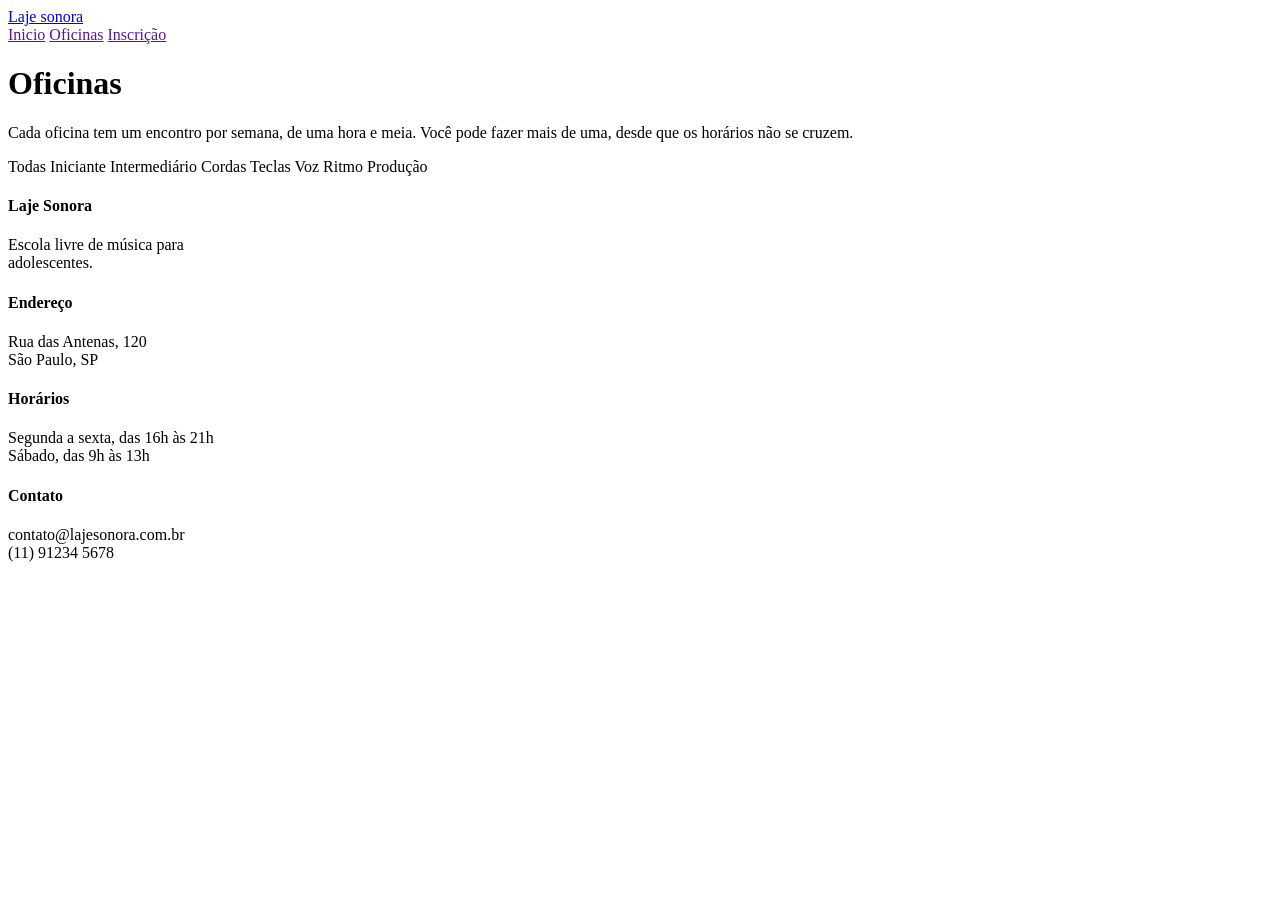
==== oficinas.html @ 89c2fea5 "Update oficinas.html" ====
<!DOCTYPE html>
<html lang="pt-BR">
<head>
    <meta charset="UTF-8">
    <meta name="viewport" content="width=device-width, initial-scale=1.0">
    <title>Laje Sonora | Oficinas</title>
    <link rel="preconnect" href="https://fonts.googleapis.com">
    <link rel="preconnect" href="https://fonts.gstatic.com" crossorigin>
    <link href="https://fonts.googleapis.com/css2?family=Archivo:ital,wght@0,100..900;1,100..900&family=Big+Shoulders:opsz,wght@10..72,100..900&display=swap" rel="stylesheet">
    <link rel="stylesheet" href="oficinas.css">
   

</head>
<body>
    <header class="conteudo topo">
<a href="index.html" class="logo">Laje sonora</a>
<nav class="menu">
    <a href="" >Inicio</a>
    <a href=""class="atual">Oficinas</a>
    <a href="">Inscrição</a>
</nav>
    </header>
    <main class="conteudo">  
        <h1 class="titulo-pagina">Oficinas</h1>
        <p class="subtitulo-pagina">Cada oficina tem um encontro por semana, de uma hora e meia. Você pode fazer mais de uma, desde que os horários não se cruzem.</p>
        <div class="filtros">
            <span class="filtro ativo">Todas</span>
            <span class="filtro">Iniciante</span>
            <span class="filtro">Intermediário</span>
            <span class="filtro">Cordas</span>
            <span class="filtro">Teclas</span>
            <span class="filtro">Voz</span>
            <span class="filtro">Ritmo</span>
            <span class="filtro">Produção</span>
        </div>
    </main>
    <footer class="rodape">
        <div class="conteudo rodape-colunas">
            <div class="rodape-coluna">
                <h4>Laje Sonora</h4>
                <p>Escola livre de música para <br>adolescentes. </p>
        </div>
        <div class="rodape-coluna">
            <h4>Endereço</h4>
            <p>Rua das Antenas, 120 <br>São Paulo, SP </p>
    </div>
    <div class="rodape-coluna">
        <h4>Horários</h4>
        <p>Segunda a sexta, das 16h às 21h <br>Sábado, das 9h às 13h </p>
</div>
<div class="rodape-coluna">
    <h4>Contato</h4>
    <p>contato@lajesonora.com.br <br>(11) 91234 5678 </p>
</div>
        </div>
    </footer>
</body>
</html>
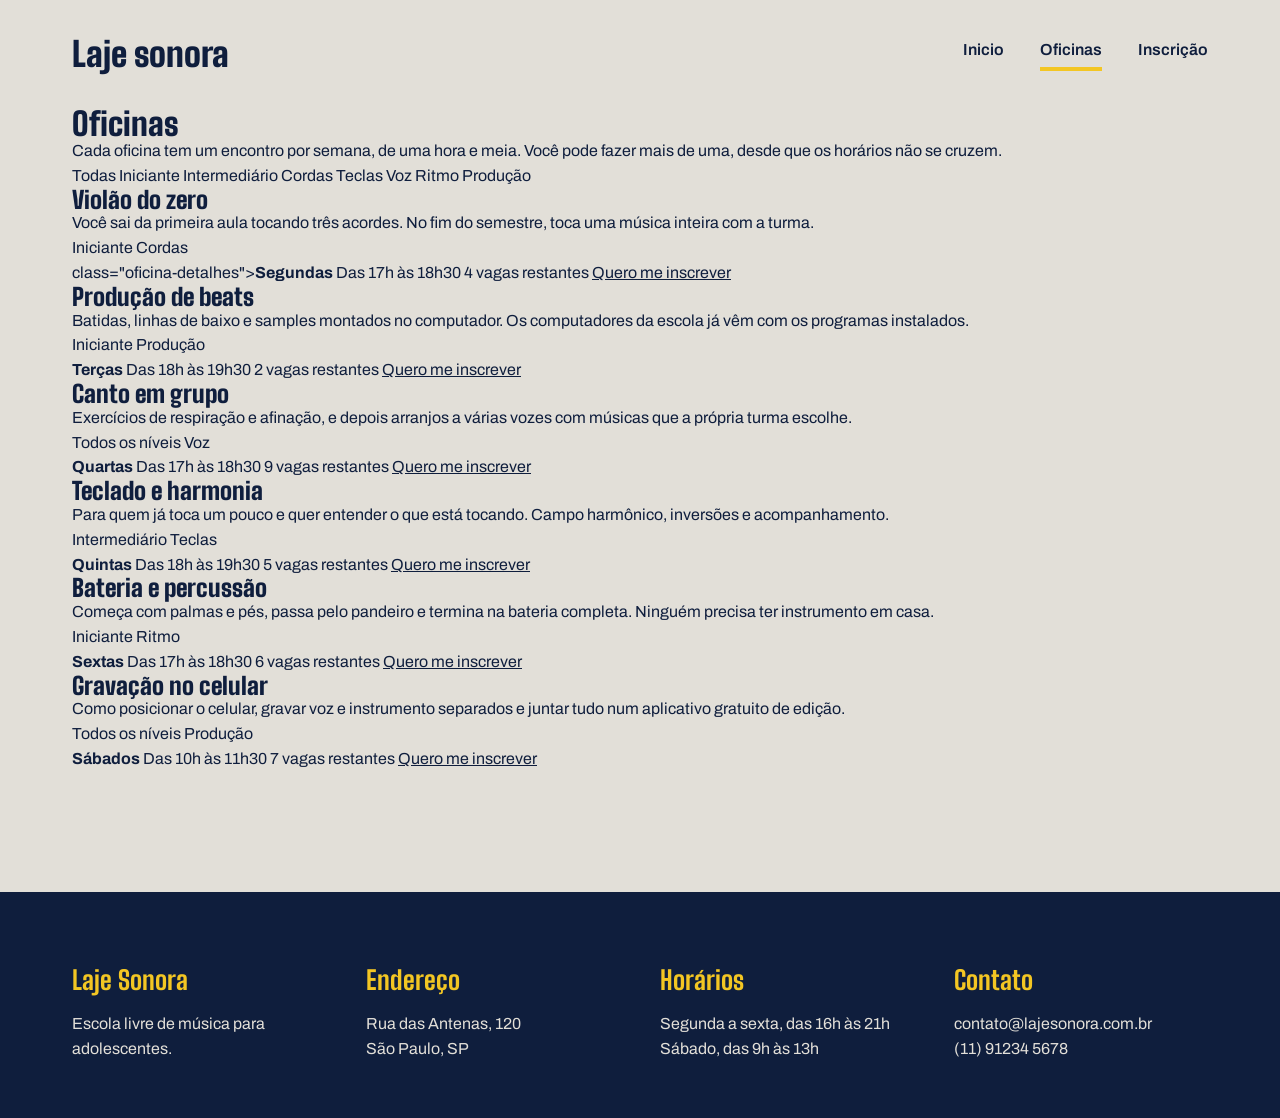
==== commit c4a0e2ac: "HTML da página de oficinas" ====
--- a/oficinas.html
+++ b/oficinas.html
@@ -15,16 +15,16 @@
     <header class="conteudo topo">
 <a href="index.html" class="logo">Laje sonora</a>
 <nav class="menu">
-    <a href="" >Inicio</a>
-    <a href=""class="atual">Oficinas</a>
-    <a href="">Inscrição</a>
+    <a href="index.html" >Inicio</a>
+    <a href="oficinas.html"class="atual">Oficinas</a>
+    <a href="inscricao.html">Inscrição</a>
 </nav>
     </header>
     <main class="conteudo">  
         <h1 class="titulo-pagina">Oficinas</h1>
         <p class="subtitulo-pagina">Cada oficina tem um encontro por semana, de uma hora e meia. Você pode fazer mais de uma, desde que os horários não se cruzem.</p>
         <div class="filtros">
-            <span class="filtro ativo">Todas</span>
+            <span class="filtro  ativo">Todas</span>
             <span class="filtro">Iniciante</span>
             <span class="filtro">Intermediário</span>
             <span class="filtro">Cordas</span>
@@ -32,7 +32,111 @@
             <span class="filtro">Voz</span>
             <span class="filtro">Ritmo</span>
             <span class="filtro">Produção</span>
-        </div>
+            <div class="lista">
+            </div>
+                <article class="oficina">
+                    <div class="foto foto-azul"></div>
+                    <div class="oficina-texto">
+                        <h2>Violão do zero</h2>
+                        <p>Você sai da primeira aula tocando três acordes. No fim do semestre, toca uma música inteira com a turma.</p>
+                        <div class="etiquetas">
+                            <span class="etiqueta">Iniciante</span>
+                        <span class="etiqueta">Cordas</span>
+                    </div>
+                    <div>
+                        class="oficina-detalhes"><strong>Segundas</strong>
+                    <span>Das 17h às 18h30</span>
+                    <span>4 vagas restantes</span>
+                    <a href="inscricao.html">Quero me inscrever</a>
+                    </div>
+                    
+                </article>
+                <article class="oficina">
+                    <div class="foto foto-amarela"></div>
+                    <div class="oficina-texto">
+                        <h2>Produção de beats</h2>
+                        <p>Batidas, linhas de baixo e samples montados no computador. Os computadores da escola já vêm com os programas instalados.</p>
+                        <div class="etiquetas">
+                            <span class="etiqueta">Iniciante</span>
+                        <span class="etiqueta">Produção</span>
+                    </div>
+                    <div class="oficina-detalhes">
+                        <strong>Terças</strong>
+                    <span>Das 18h às 19h30</span>
+                    <span>2 vagas restantes</span>
+                    <a href="inscricao.html">Quero me inscrever</a>
+                    </div>
+                    
+                </article>
+                <article class="oficina">
+                    <div class="foto foto-tinta"></div>
+                    <div class="oficina-texto">
+                        <h2>Canto em grupo</h2>
+                        <p>Exercícios de respiração e afinação, e depois arranjos a várias vozes com músicas que a própria turma escolhe.</p>
+                        <div class="etiquetas">
+                            <span class="etiqueta">Todos os níveis</span>
+                        <span class="etiqueta">Voz</span>
+                    </div>
+                    <div class="oficina-detalhes">
+                        <strong>Quartas</strong>
+                    <span>Das 17h às 18h30</span>
+                    <span>9 vagas restantes</span>
+                    <a href="inscricao.html">Quero me inscrever</a>
+                    </div>
+                    
+                </article>
+                <article class="oficina">
+                    <div class="foto foto"></div>
+                    <div class="oficina-texto">
+                        <h2>Teclado e harmonia</h2>
+                        <p>Para quem já toca um pouco e quer entender o que está tocando. Campo harmônico, inversões e acompanhamento.</p>
+                        <div class="etiquetas">
+                            <span class="etiqueta">Intermediário</span>
+                        <span class="etiqueta">Teclas</span>
+                    </div>
+                    <div class="oficina-detalhes">
+                        <strong>Quintas</strong>
+                    <span>Das 18h às 19h30</span>
+                    <span>5 vagas restantes</span>
+                    <a href="inscricao.html">Quero me inscrever</a>
+                    </div>
+                    
+                </article>
+                <article class="oficina">
+                    <div class="foto foto-azul"></div>
+                    <div class="oficina-texto">
+                        <h2>Bateria e percussão</h2>
+                        <p>Começa com palmas e pés, passa pelo pandeiro e termina na bateria completa. Ninguém precisa ter instrumento em casa.</p>
+                        <div class="etiquetas">
+                            <span class="etiqueta">Iniciante</span>
+                        <span class="etiqueta">Ritmo</span>
+                    </div>
+                    <div class="oficina-detalhes">
+                        <strong>Sextas</strong>
+                    <span>Das 17h às 18h30</span>
+                    <span>6 vagas restantes</span>
+                    <a href="inscricao.html">Quero me inscrever</a>
+                    </div>
+                    
+                </article>
+                <article class="oficina">
+                    <div class="foto foto-amarela"></div>
+                    <div class="oficina-texto">
+                        <h2>Gravação no celular</h2>
+                        <p>Como posicionar o celular, gravar voz e instrumento separados e juntar tudo num aplicativo gratuito de edição.</p>
+                        <div class="etiquetas">
+                            <span class="etiqueta">Todos os níveis</span>
+                        <span class="etiqueta">Produção</span>
+                    </div>
+                    <div class="oficina-detalhes">
+                        <strong>Sábados</strong>
+                    <span>Das 10h às 11h30</span>
+                    <span>7 vagas restantes</span>
+                    <a href="inscricao.html">Quero me inscrever</a>
+                    </div>
+                    
+                </article>
+        
     </main>
     <footer class="rodape">
         <div class="conteudo rodape-colunas">
--- a/oficinas.css
+++ b/oficinas.css
@@ -0,0 +1,93 @@
+*{
+    margin: 0;
+    padding: 0;
+box-sizing: border-box;
+
+}
+:root{
+    --concreto: #E2DFD8 ;
+    --concreto-escuro: #CBC7BE;
+    --tinta:  #0F1E3D;
+    --caixa-dagua: #1F5FBF;
+    --fita: #F3C623;
+    --branco: #FFFFFF;
+    --fonte-cartaz :"Big Shoulders", "Arial Narrow", sans-serif;
+    --fonte-texto:"Archivo", Arial, sans-serif;
+}
+body{
+    background-color: var(--concreto);
+color: var(--tinta);
+font-family: var(--fonte-texto);
+
+    font-size:17;
+    line-height:1.55;
+}
+a{
+    color:inherit
+}
+h1,h2,h3{
+    font-family: var(--fonte-cartaz);
+    font-weight: 900;
+    line-height: 0.95;
+}
+.conteudo{
+     max-width: 1200px;
+    margin-inline: auto;
+    padding-inline: 32px;}
+    .topo{
+        padding-block: 28px;
+         display: flex;
+          justify-content: space-between;
+           align-items: center; 
+        }
+        .logo{
+            font-family: var(--fonte-cartaz);
+        font-size: 34px;
+    font-weight: 900;
+    text-decoration: none;}
+    .menu{
+        display: flex;
+     gap: 36px;
+     a{font-weight: 600;
+        text-decoration:none ;
+    padding-bottom: 4px;
+    border-bottom: 4px solid transparent;
+    }
+    }
+    .menu a:hover{
+        border-bottom-color:var(--tinta);
+    }
+    .menu a.atual{
+        border-bottom-color:var(--fita);}
+        .rodape{
+            margin-top: 120px;
+            background: var(--tinta);
+            color: var(--concreto);
+            padding-block: 56px;
+           }
+           .rodape-colunas
+           {
+            display: flex;
+            gap:  40px;
+           }
+           .rodape-coluna{
+           flex: 1;
+           }
+           .rodape h4{
+            font-family: var(--fonte-cartaz);
+            font-size: 26px;
+            color: var(--fita);
+            margin-block: 12px;
+           }
+           .foto{
+            background-color: var(--concreto-escuro);
+        }
+        .foto-azul{
+            background-color: var(--caixa-dagua);
+        }
+        .foto-amarela{
+            background-color: var(--fita);
+        }
+        .foto-tinta{
+            background-color: var(--tinta);
+        }
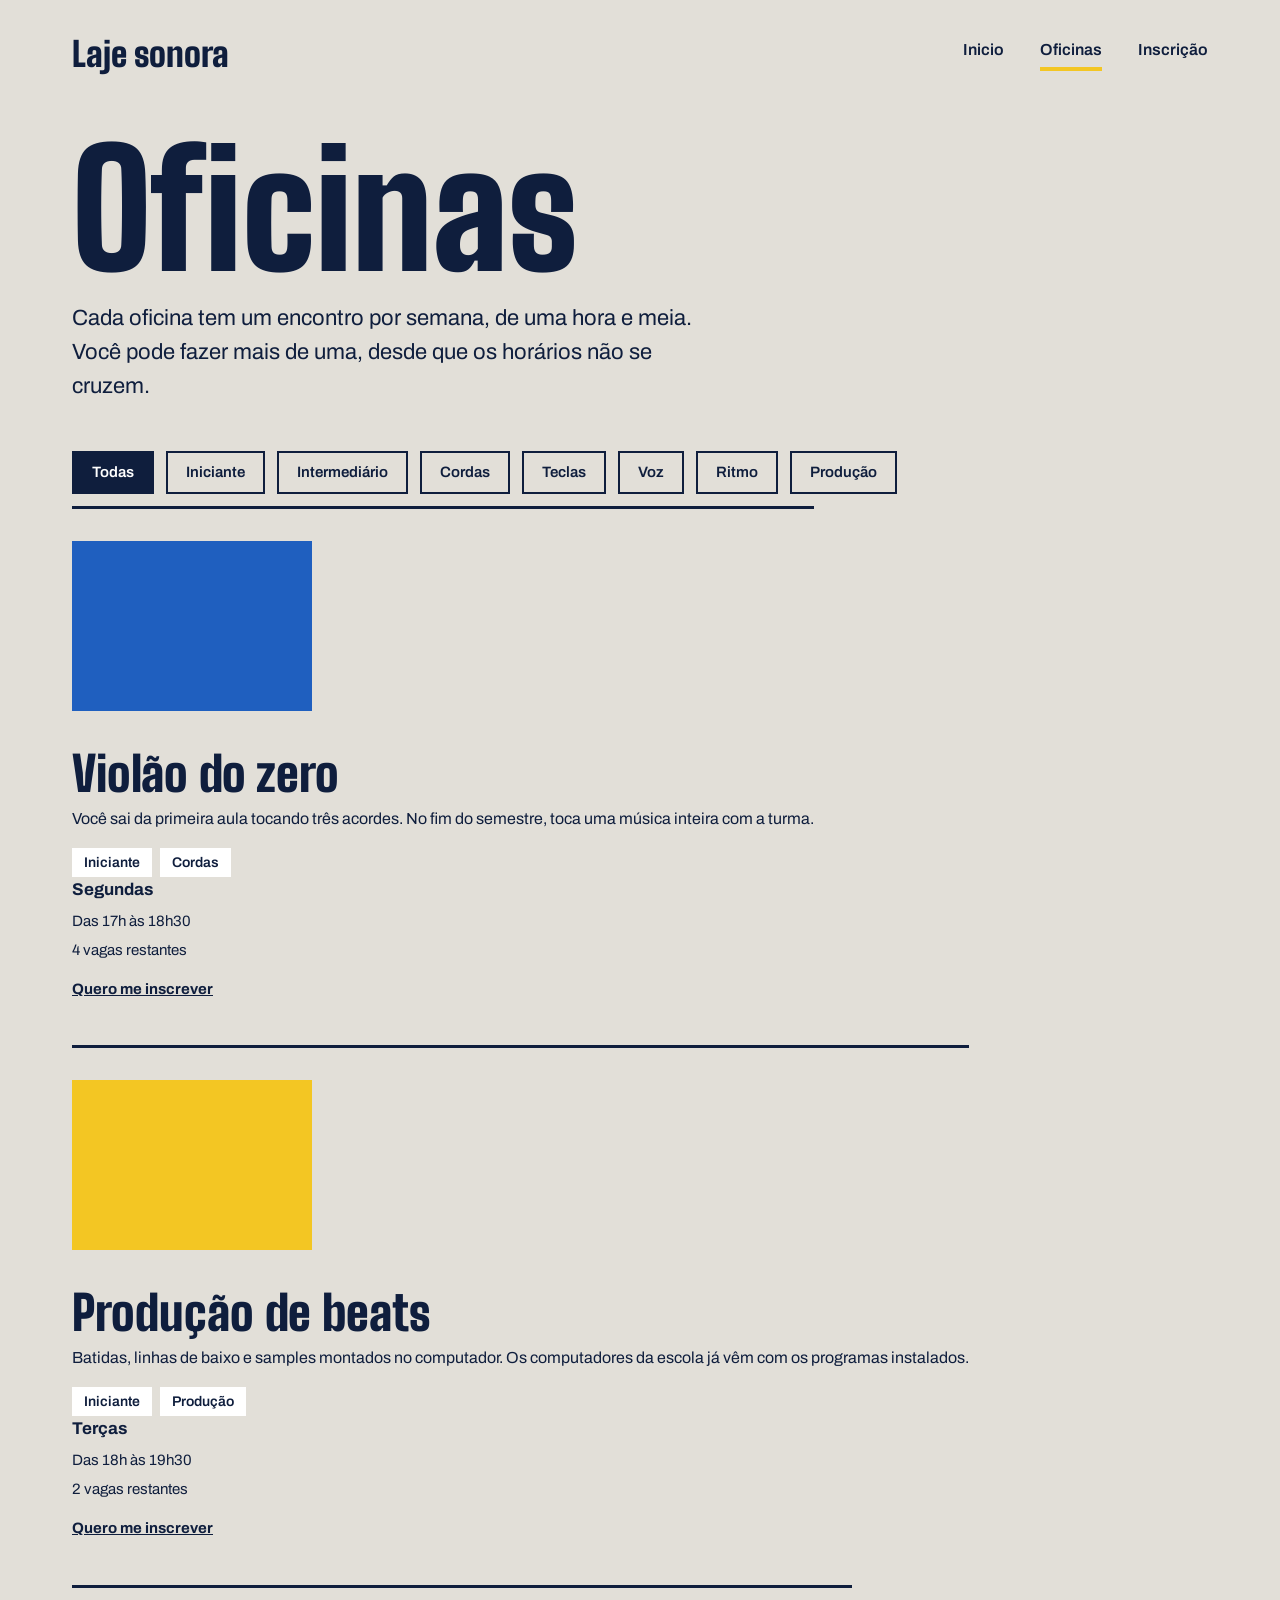
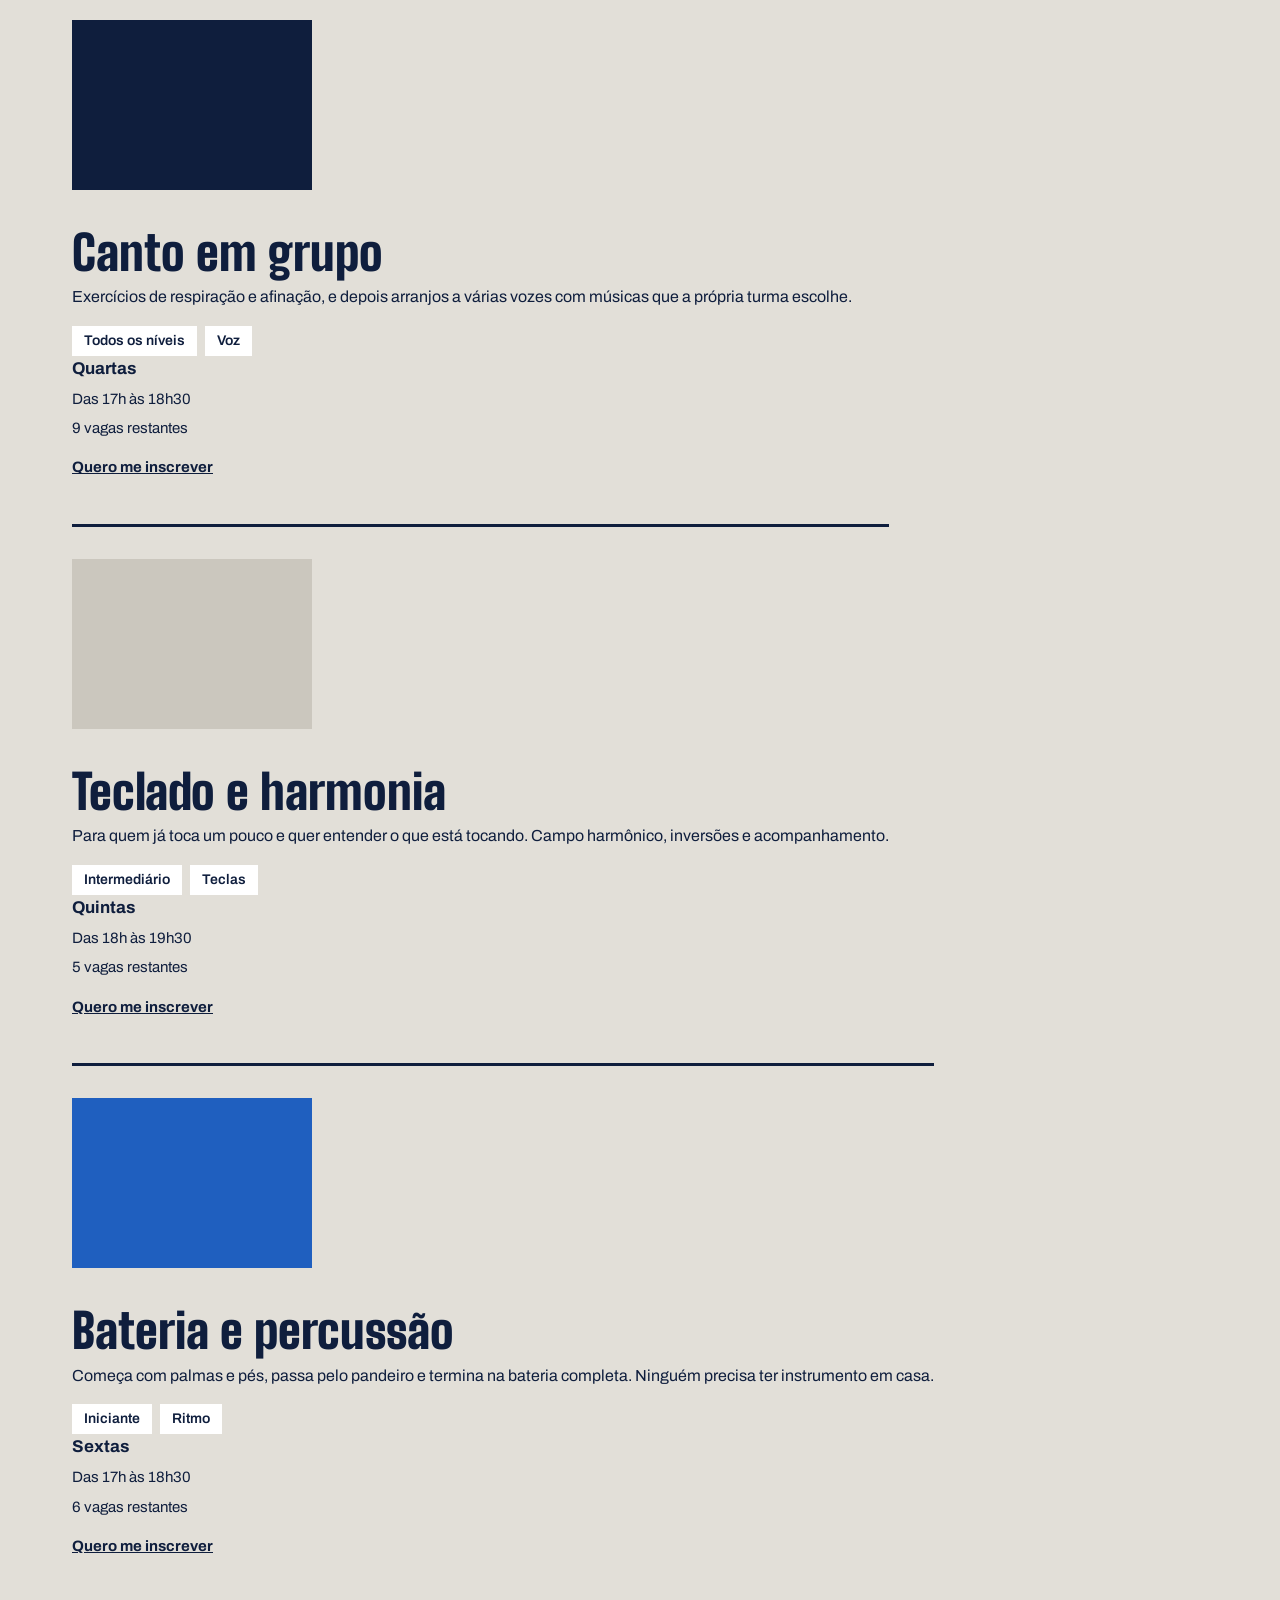
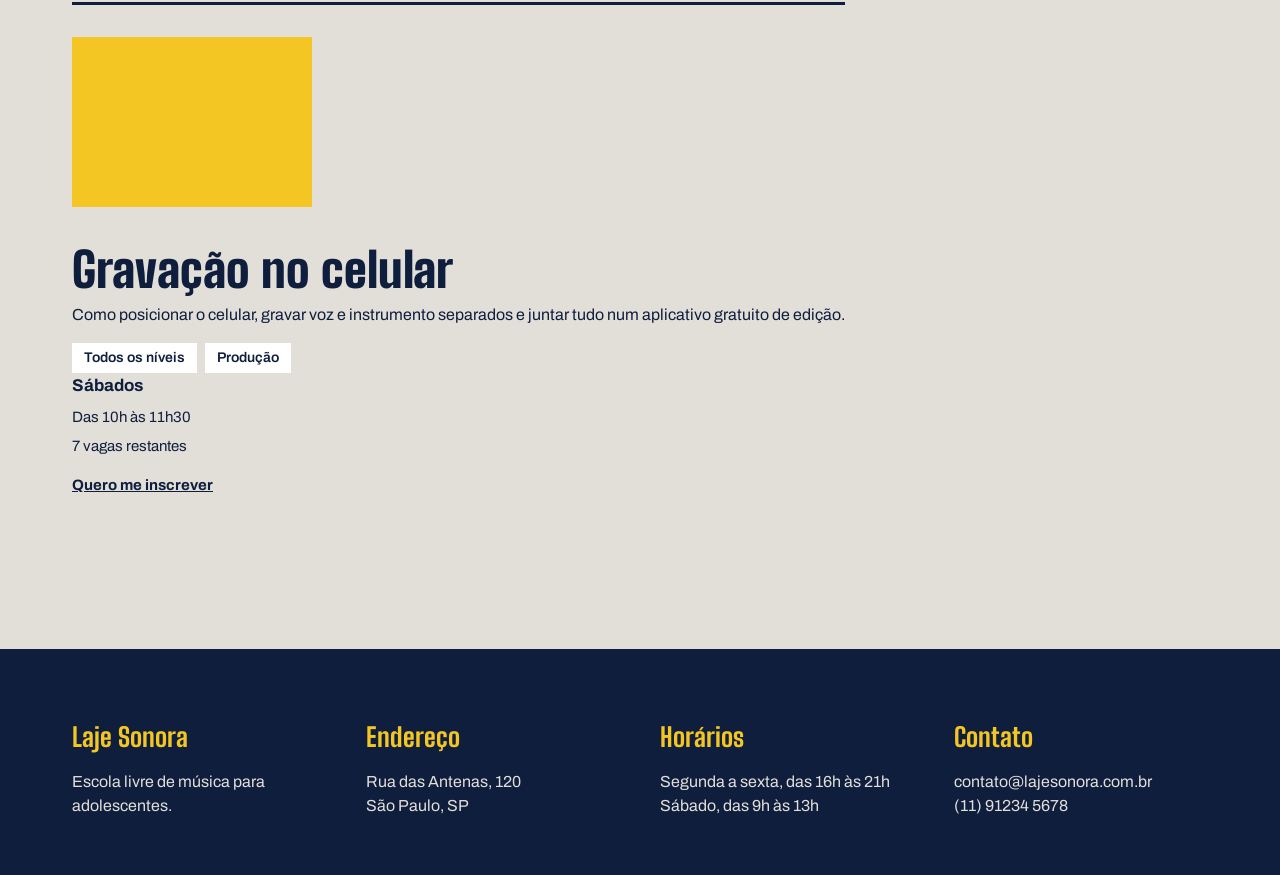
==== commit 38c2e320: "terminar_em_casa" ====
--- a/oficinas.html
+++ b/oficinas.html
@@ -43,8 +43,8 @@
                             <span class="etiqueta">Iniciante</span>
                         <span class="etiqueta">Cordas</span>
                     </div>
-                    <div>
-                        class="oficina-detalhes"><strong>Segundas</strong>
+                    <div class="oficina-detalhes">
+                       <strong>Segundas</strong>
                     <span>Das 17h às 18h30</span>
                     <span>4 vagas restantes</span>
                     <a href="inscricao.html">Quero me inscrever</a>
--- a/oficinas.css
+++ b/oficinas.css
@@ -90,4 +90,84 @@
         }
         .foto-tinta{
             background-color: var(--tinta);
+        }
+        .titulo-pagina{
+            font-size: 160px;
+            margin-top: 24px;
+        }
+        .subtitulo-pagina{
+            font-size: 22px;
+            max-width: 640px;
+            margin-top: 16px;
+        }
+        .filtros{
+            margin-top: 48px;
+            display: flex;
+            flex-wrap: wrap;
+            gap: 12px;
+        }
+        .filtro{
+            border: solid 2px var(--tinta);
+            padding-block: 8px;
+        padding-inline: 18px;
+        font-weight: 600;
+        font-size: 15px;
+        }
+        .filtro.ativo{
+            background: var(--tinta);
+            color: var(--branco);
+        }
+        .lista{
+            margin-top: 40px;
+        }
+        .oficina{
+            padding-block: 32px;
+            border-top: 3px solid var(--tinta);
+            display: flex;
+            flex-direction: column;
+            justify-content: center;
+            gap: 40px;
+        }
+        .oficina .foto{
+            width: 240px;
+            height: 170px;
+            flex-shrink: 0;
+        }
+        .oficina-texto{
+            flex: 1;
+
+        }
+        .oficina h2{
+            font-size: 48px;
+            margin-bottom: 10px;
+        }
+        .etiquetas{
+            margin-top: 16px;
+            display: flex;
+            gap: 8px;
+
+        }
+        .etiqueta{
+            background: var(--branco);
+            padding-block: 4px;
+            padding-inline: 12px;
+            font-size: 14px;
+            font-weight: 600;
+
+
+        }
+        .oficina-detalhes{
+            width: 220px;
+            font-size: 15px;
+            display: flex;
+            flex-direction: column;
+            gap: 6px;
+        }
+        .oficina-detalhes strong{
+            font-size: 17px;
+
+        }
+        .oficina-detalhes a{
+            margin-top: 10px;
+            font-weight: 700;
         }
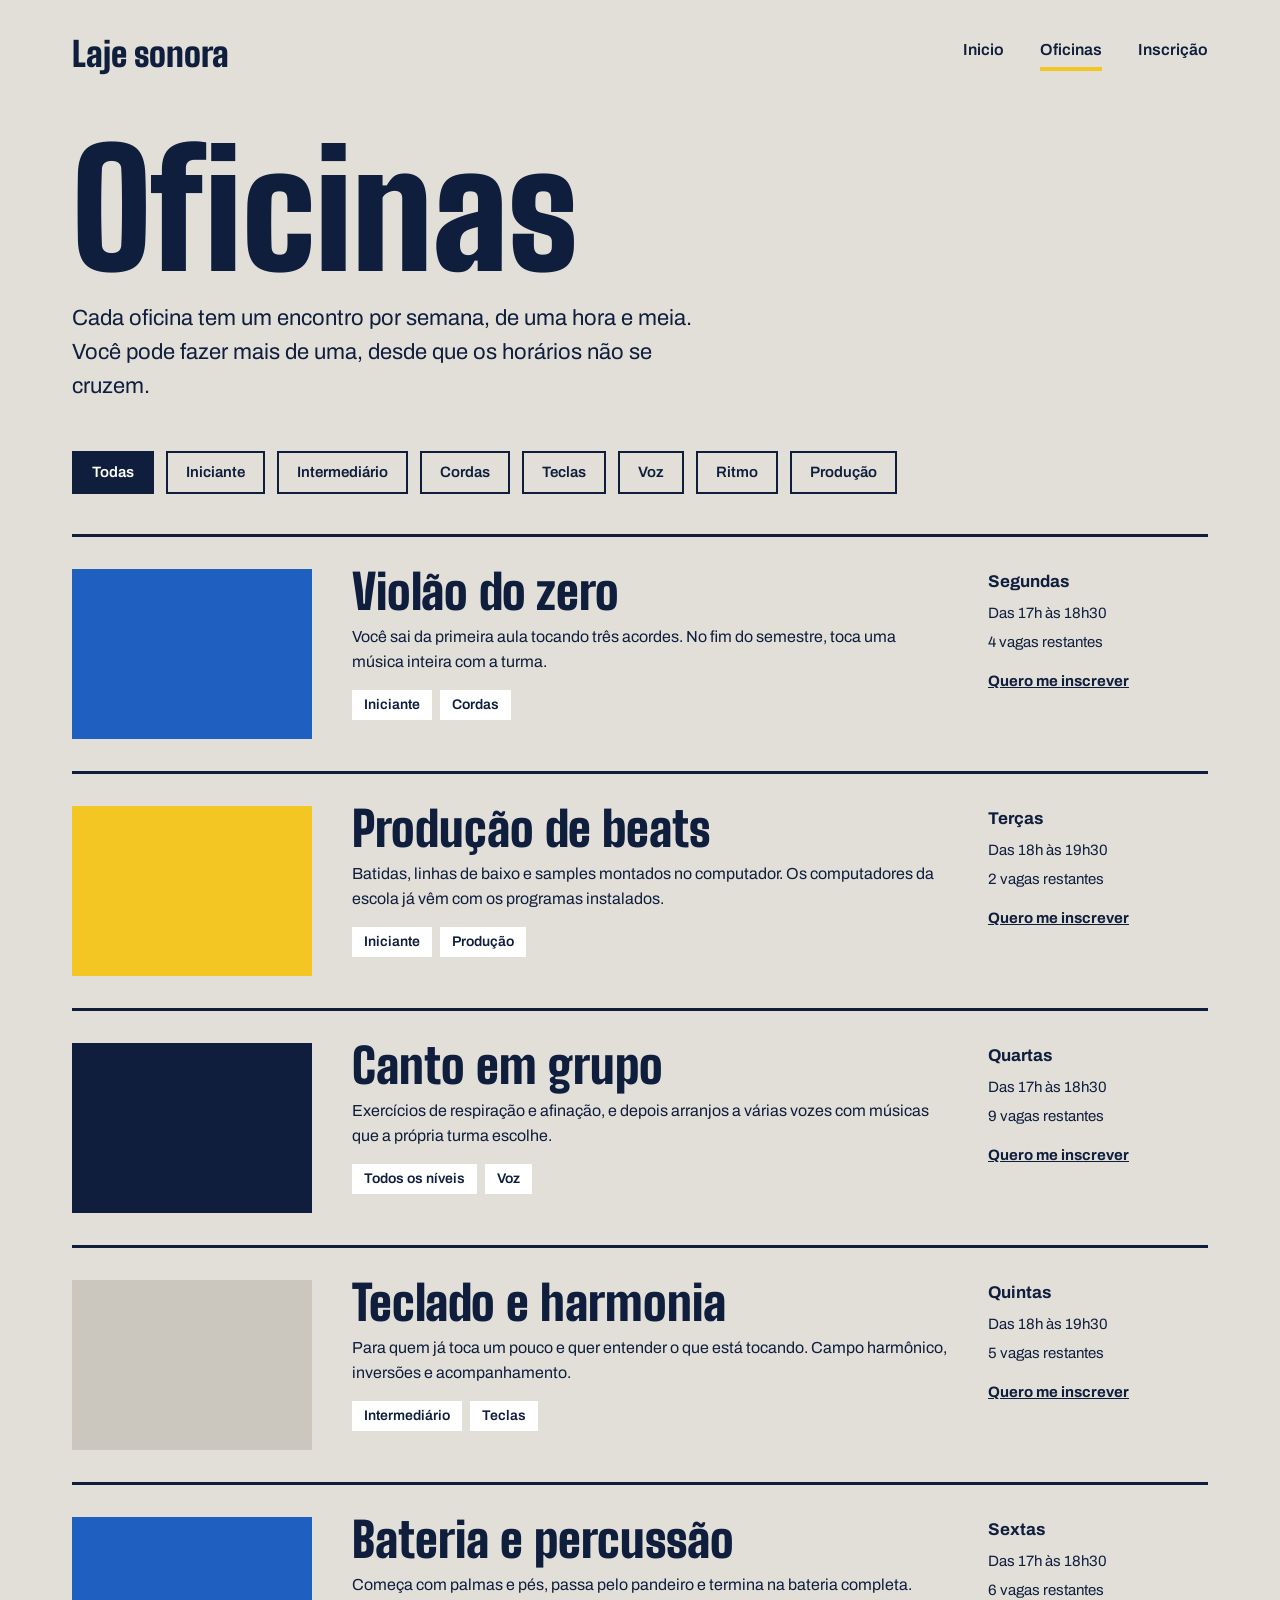
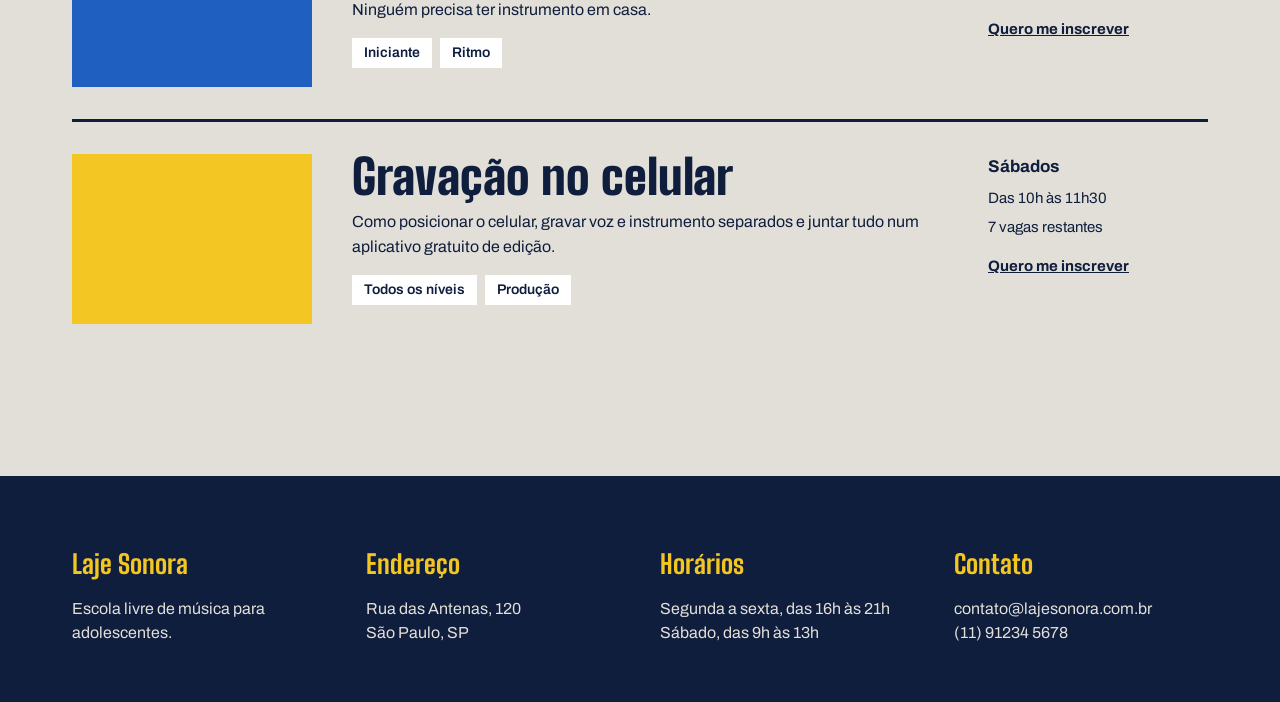
==== commit 6a1bfb73: "Página de oficinas pronta" ====
--- a/oficinas.html
+++ b/oficinas.html
@@ -1,28 +1,33 @@
 <!DOCTYPE html>
 <html lang="pt-BR">
+
 <head>
     <meta charset="UTF-8">
     <meta name="viewport" content="width=device-width, initial-scale=1.0">
     <title>Laje Sonora | Oficinas</title>
     <link rel="preconnect" href="https://fonts.googleapis.com">
     <link rel="preconnect" href="https://fonts.gstatic.com" crossorigin>
-    <link href="https://fonts.googleapis.com/css2?family=Archivo:ital,wght@0,100..900;1,100..900&family=Big+Shoulders:opsz,wght@10..72,100..900&display=swap" rel="stylesheet">
+    <link
+        href="https://fonts.googleapis.com/css2?family=Archivo:ital,wght@0,100..900;1,100..900&family=Big+Shoulders:opsz,wght@10..72,100..900&display=swap"
+        rel="stylesheet">
     <link rel="stylesheet" href="oficinas.css">
-   
+
 
 </head>
+
 <body>
     <header class="conteudo topo">
-<a href="index.html" class="logo">Laje sonora</a>
-<nav class="menu">
-    <a href="index.html" >Inicio</a>
-    <a href="oficinas.html"class="atual">Oficinas</a>
-    <a href="inscricao.html">Inscrição</a>
-</nav>
+        <a href="index.html" class="logo">Laje sonora</a>
+        <nav class="menu">
+            <a href="index.html">Inicio</a>
+            <a href="oficinas.html" class="atual">Oficinas</a>
+            <a href="inscricao.html">Inscrição</a>
+        </nav>
     </header>
-    <main class="conteudo">  
+    <main class="conteudo">
         <h1 class="titulo-pagina">Oficinas</h1>
-        <p class="subtitulo-pagina">Cada oficina tem um encontro por semana, de uma hora e meia. Você pode fazer mais de uma, desde que os horários não se cruzem.</p>
+        <p class="subtitulo-pagina">Cada oficina tem um encontro por semana, de uma hora e meia. Você pode fazer mais de
+            uma, desde que os horários não se cruzem.</p>
         <div class="filtros">
             <span class="filtro  ativo">Todas</span>
             <span class="filtro">Iniciante</span>
@@ -32,131 +37,146 @@
             <span class="filtro">Voz</span>
             <span class="filtro">Ritmo</span>
             <span class="filtro">Produção</span>
-            <div class="lista">
-            </div>
-                <article class="oficina">
-                    <div class="foto foto-azul"></div>
-                    <div class="oficina-texto">
-                        <h2>Violão do zero</h2>
-                        <p>Você sai da primeira aula tocando três acordes. No fim do semestre, toca uma música inteira com a turma.</p>
-                        <div class="etiquetas">
-                            <span class="etiqueta">Iniciante</span>
+        </div>
+        <div class="lista">
+
+            <article class="oficina">
+                <div class="foto foto-azul"></div>
+                <div class="oficina-texto">
+                    <h2>Violão do zero</h2>
+                    <p>Você sai da primeira aula tocando três acordes. No fim do semestre, toca uma música inteira com a
+                        turma.</p>
+                    <div class="etiquetas">
+                        <span class="etiqueta">Iniciante</span>
                         <span class="etiqueta">Cordas</span>
                     </div>
-                    <div class="oficina-detalhes">
-                       <strong>Segundas</strong>
+                </div>
+
+                <div class="oficina-detalhes">
+                    <strong>Segundas</strong>
                     <span>Das 17h às 18h30</span>
                     <span>4 vagas restantes</span>
                     <a href="inscricao.html">Quero me inscrever</a>
-                    </div>
-                    
-                </article>
-                <article class="oficina">
-                    <div class="foto foto-amarela"></div>
-                    <div class="oficina-texto">
-                        <h2>Produção de beats</h2>
-                        <p>Batidas, linhas de baixo e samples montados no computador. Os computadores da escola já vêm com os programas instalados.</p>
-                        <div class="etiquetas">
-                            <span class="etiqueta">Iniciante</span>
+                </div>
+
+            </article>
+            <article class="oficina">
+                <div class="foto foto-amarela"></div>
+                <div class="oficina-texto">
+                    <h2>Produção de beats</h2>
+                    <p>Batidas, linhas de baixo e samples montados no computador. Os computadores da escola já vêm com
+                        os programas instalados.</p>
+                    <div class="etiquetas">
+                        <span class="etiqueta">Iniciante</span>
                         <span class="etiqueta">Produção</span>
                     </div>
-                    <div class="oficina-detalhes">
-                        <strong>Terças</strong>
+                </div>
+                <div class="oficina-detalhes">
+                    <strong>Terças</strong>
                     <span>Das 18h às 19h30</span>
                     <span>2 vagas restantes</span>
                     <a href="inscricao.html">Quero me inscrever</a>
-                    </div>
-                    
-                </article>
-                <article class="oficina">
-                    <div class="foto foto-tinta"></div>
-                    <div class="oficina-texto">
-                        <h2>Canto em grupo</h2>
-                        <p>Exercícios de respiração e afinação, e depois arranjos a várias vozes com músicas que a própria turma escolhe.</p>
-                        <div class="etiquetas">
-                            <span class="etiqueta">Todos os níveis</span>
+                </div>
+
+            </article>
+            <article class="oficina">
+                <div class="foto foto-tinta"></div>
+                <div class="oficina-texto">
+                    <h2>Canto em grupo</h2>
+                    <p>Exercícios de respiração e afinação, e depois arranjos a várias vozes com músicas que a própria
+                        turma escolhe.</p>
+                    <div class="etiquetas">
+                        <span class="etiqueta">Todos os níveis</span>
                         <span class="etiqueta">Voz</span>
                     </div>
-                    <div class="oficina-detalhes">
-                        <strong>Quartas</strong>
+                </div>
+                <div class="oficina-detalhes">
+                    <strong>Quartas</strong>
                     <span>Das 17h às 18h30</span>
                     <span>9 vagas restantes</span>
                     <a href="inscricao.html">Quero me inscrever</a>
-                    </div>
-                    
-                </article>
-                <article class="oficina">
-                    <div class="foto foto"></div>
-                    <div class="oficina-texto">
-                        <h2>Teclado e harmonia</h2>
-                        <p>Para quem já toca um pouco e quer entender o que está tocando. Campo harmônico, inversões e acompanhamento.</p>
-                        <div class="etiquetas">
-                            <span class="etiqueta">Intermediário</span>
+                </div>
+
+            </article>
+            <article class="oficina">
+                <div class="foto foto"></div>
+                <div class="oficina-texto">
+                    <h2>Teclado e harmonia</h2>
+                    <p>Para quem já toca um pouco e quer entender o que está tocando. Campo harmônico, inversões e
+                        acompanhamento.</p>
+                    <div class="etiquetas">
+                        <span class="etiqueta">Intermediário</span>
                         <span class="etiqueta">Teclas</span>
                     </div>
-                    <div class="oficina-detalhes">
-                        <strong>Quintas</strong>
+                </div>
+                <div class="oficina-detalhes">
+                    <strong>Quintas</strong>
                     <span>Das 18h às 19h30</span>
                     <span>5 vagas restantes</span>
                     <a href="inscricao.html">Quero me inscrever</a>
-                    </div>
-                    
-                </article>
-                <article class="oficina">
-                    <div class="foto foto-azul"></div>
-                    <div class="oficina-texto">
-                        <h2>Bateria e percussão</h2>
-                        <p>Começa com palmas e pés, passa pelo pandeiro e termina na bateria completa. Ninguém precisa ter instrumento em casa.</p>
-                        <div class="etiquetas">
-                            <span class="etiqueta">Iniciante</span>
+                </div>
+
+            </article>
+            <article class="oficina">
+                <div class="foto foto-azul"></div>
+                <div class="oficina-texto">
+                    <h2>Bateria e percussão</h2>
+                    <p>Começa com palmas e pés, passa pelo pandeiro e termina na bateria completa. Ninguém precisa ter
+                        instrumento em casa.</p>
+                    <div class="etiquetas">
+                        <span class="etiqueta">Iniciante</span>
                         <span class="etiqueta">Ritmo</span>
                     </div>
-                    <div class="oficina-detalhes">
-                        <strong>Sextas</strong>
+                </div>
+                <div class="oficina-detalhes">
+                    <strong>Sextas</strong>
                     <span>Das 17h às 18h30</span>
                     <span>6 vagas restantes</span>
                     <a href="inscricao.html">Quero me inscrever</a>
-                    </div>
-                    
-                </article>
-                <article class="oficina">
-                    <div class="foto foto-amarela"></div>
-                    <div class="oficina-texto">
-                        <h2>Gravação no celular</h2>
-                        <p>Como posicionar o celular, gravar voz e instrumento separados e juntar tudo num aplicativo gratuito de edição.</p>
-                        <div class="etiquetas">
-                            <span class="etiqueta">Todos os níveis</span>
+                </div>
+
+            </article>
+            <article class="oficina">
+                <div class="foto foto-amarela"></div>
+                <div class="oficina-texto">
+                    <h2>Gravação no celular</h2>
+                    <p>Como posicionar o celular, gravar voz e instrumento separados e juntar tudo num aplicativo
+                        gratuito de edição.</p>
+                    <div class="etiquetas">
+                        <span class="etiqueta">Todos os níveis</span>
                         <span class="etiqueta">Produção</span>
                     </div>
-                    <div class="oficina-detalhes">
-                        <strong>Sábados</strong>
+                </div>
+                <div class="oficina-detalhes">
+                    <strong>Sábados</strong>
                     <span>Das 10h às 11h30</span>
                     <span>7 vagas restantes</span>
                     <a href="inscricao.html">Quero me inscrever</a>
-                    </div>
-                    
-                </article>
-        
+                </div>
+
+            </article>
+        </div>
     </main>
     <footer class="rodape">
         <div class="conteudo rodape-colunas">
             <div class="rodape-coluna">
                 <h4>Laje Sonora</h4>
                 <p>Escola livre de música para <br>adolescentes. </p>
-        </div>
-        <div class="rodape-coluna">
-            <h4>Endereço</h4>
-            <p>Rua das Antenas, 120 <br>São Paulo, SP </p>
-    </div>
-    <div class="rodape-coluna">
-        <h4>Horários</h4>
-        <p>Segunda a sexta, das 16h às 21h <br>Sábado, das 9h às 13h </p>
-</div>
-<div class="rodape-coluna">
-    <h4>Contato</h4>
-    <p>contato@lajesonora.com.br <br>(11) 91234 5678 </p>
-</div>
+            </div>
+            <div class="rodape-coluna">
+                <h4>Endereço</h4>
+                <p>Rua das Antenas, 120 <br>São Paulo, SP </p>
+            </div>
+            <div class="rodape-coluna">
+                <h4>Horários</h4>
+                <p>Segunda a sexta, das 16h às 21h <br>Sábado, das 9h às 13h </p>
+            </div>
+            <div class="rodape-coluna">
+                <h4>Contato</h4>
+                <p>contato@lajesonora.com.br <br>(11) 91234 5678 </p>
+            </div>
         </div>
     </footer>
 </body>
+
 </html>
--- a/oficinas.css
+++ b/oficinas.css
@@ -1,173 +1,217 @@
-*{
+* {
     margin: 0;
     padding: 0;
-box-sizing: border-box;
-
-}
-:root{
-    --concreto: #E2DFD8 ;
+    box-sizing: border-box;
+
+}
+
+:root {
+    --concreto: #E2DFD8;
     --concreto-escuro: #CBC7BE;
-    --tinta:  #0F1E3D;
+    --tinta: #0F1E3D;
     --caixa-dagua: #1F5FBF;
     --fita: #F3C623;
     --branco: #FFFFFF;
-    --fonte-cartaz :"Big Shoulders", "Arial Narrow", sans-serif;
-    --fonte-texto:"Archivo", Arial, sans-serif;
-}
-body{
+    --fonte-cartaz: "Big Shoulders", "Arial Narrow", sans-serif;
+    --fonte-texto: "Archivo", Arial, sans-serif;
+
+}
+
+body {
     background-color: var(--concreto);
-color: var(--tinta);
-font-family: var(--fonte-texto);
-
-    font-size:17;
-    line-height:1.55;
-}
-a{
-    color:inherit
-}
-h1,h2,h3{
+    color: var(--tinta);
+    font-family: var(--fonte-texto);
+
+    font-size: 17;
+    line-height: 1.55;
+
+}
+
+a {
+
+    color: inherit
+}
+
+h1,
+h2,
+h3 {
+
     font-family: var(--fonte-cartaz);
     font-weight: 900;
     line-height: 0.95;
 }
-.conteudo{
-     max-width: 1200px;
+
+.conteudo {
+
+    max-width: 1200px;
     margin-inline: auto;
-    padding-inline: 32px;}
-    .topo{
-        padding-block: 28px;
-         display: flex;
-          justify-content: space-between;
-           align-items: center; 
-        }
-        .logo{
-            font-family: var(--fonte-cartaz);
-        font-size: 34px;
+    padding-inline: 32px;
+}
+
+.topo {
+    padding-block: 28px;
+    display: flex;
+    justify-content: space-between;
+    align-items: center;
+}
+
+.logo {
+    font-family: var(--fonte-cartaz);
+    font-size: 34px;
     font-weight: 900;
-    text-decoration: none;}
-    .menu{
-        display: flex;
-     gap: 36px;
-     a{font-weight: 600;
-        text-decoration:none ;
-    padding-bottom: 4px;
-    border-bottom: 4px solid transparent;
+    text-decoration: none;
+}
+
+.menu {
+    display: flex;
+    gap: 36px;
+
+    a {
+        font-weight: 600;
+        text-decoration: none;
+        padding-bottom: 4px;
+        border-bottom: 4px solid transparent;
     }
-    }
-    .menu a:hover{
-        border-bottom-color:var(--tinta);
-    }
-    .menu a.atual{
-        border-bottom-color:var(--fita);}
-        .rodape{
-            margin-top: 120px;
-            background: var(--tinta);
-            color: var(--concreto);
-            padding-block: 56px;
-           }
-           .rodape-colunas
-           {
-            display: flex;
-            gap:  40px;
-           }
-           .rodape-coluna{
-           flex: 1;
-           }
-           .rodape h4{
-            font-family: var(--fonte-cartaz);
-            font-size: 26px;
-            color: var(--fita);
-            margin-block: 12px;
-           }
-           .foto{
-            background-color: var(--concreto-escuro);
-        }
-        .foto-azul{
-            background-color: var(--caixa-dagua);
-        }
-        .foto-amarela{
-            background-color: var(--fita);
-        }
-        .foto-tinta{
-            background-color: var(--tinta);
-        }
-        .titulo-pagina{
-            font-size: 160px;
-            margin-top: 24px;
-        }
-        .subtitulo-pagina{
-            font-size: 22px;
-            max-width: 640px;
-            margin-top: 16px;
-        }
-        .filtros{
-            margin-top: 48px;
-            display: flex;
-            flex-wrap: wrap;
-            gap: 12px;
-        }
-        .filtro{
-            border: solid 2px var(--tinta);
-            padding-block: 8px;
-        padding-inline: 18px;
-        font-weight: 600;
-        font-size: 15px;
-        }
-        .filtro.ativo{
-            background: var(--tinta);
-            color: var(--branco);
-        }
-        .lista{
-            margin-top: 40px;
-        }
-        .oficina{
-            padding-block: 32px;
-            border-top: 3px solid var(--tinta);
-            display: flex;
-            flex-direction: column;
-            justify-content: center;
-            gap: 40px;
-        }
-        .oficina .foto{
-            width: 240px;
-            height: 170px;
-            flex-shrink: 0;
-        }
-        .oficina-texto{
-            flex: 1;
-
-        }
-        .oficina h2{
-            font-size: 48px;
-            margin-bottom: 10px;
-        }
-        .etiquetas{
-            margin-top: 16px;
-            display: flex;
-            gap: 8px;
-
-        }
-        .etiqueta{
-            background: var(--branco);
-            padding-block: 4px;
-            padding-inline: 12px;
-            font-size: 14px;
-            font-weight: 600;
-
-
-        }
-        .oficina-detalhes{
-            width: 220px;
-            font-size: 15px;
-            display: flex;
-            flex-direction: column;
-            gap: 6px;
-        }
-        .oficina-detalhes strong{
-            font-size: 17px;
-
-        }
-        .oficina-detalhes a{
-            margin-top: 10px;
-            font-weight: 700;
-        }+}
+
+.menu a:hover {
+    border-bottom-color: var(--tinta);
+}
+
+.menu a.atual {
+    border-bottom-color: var(--fita);
+}
+
+.rodape {
+    margin-top: 120px;
+    background: var(--tinta);
+    color: var(--concreto);
+    padding-block: 56px;
+}
+
+.rodape-colunas {
+    display: flex;
+    gap: 40px;
+}
+
+.rodape-coluna {
+    flex: 1;
+}
+
+.rodape h4 {
+    font-family: var(--fonte-cartaz);
+    font-size: 26px;
+    color: var(--fita);
+    margin-block: 12px;
+}
+
+.foto {
+    background-color: var(--concreto-escuro);
+}
+
+.foto-azul {
+    background-color: var(--caixa-dagua);
+}
+
+.foto-amarela {
+    background-color: var(--fita);
+}
+
+.foto-tinta {
+    background-color: var(--tinta);
+}
+
+.titulo-pagina {
+    font-size: 160px;
+    margin-top: 24px;
+}
+
+.subtitulo-pagina {
+    font-size: 22px;
+    max-width: 640px;
+    margin-top: 16px;
+}
+
+.filtros {
+    display: flex;
+    margin-top: 48px;
+
+    flex-wrap: wrap;
+    gap: 12px;
+}
+
+.filtro {
+    border: solid 2px var(--tinta);
+    padding-block: 8px;
+    padding-inline: 18px;
+    font-weight: 600;
+    font-size: 15px;
+}
+
+.filtro.ativo {
+    background: var(--tinta);
+    color: var(--branco);
+}
+
+.lista {
+    margin-top: 40px;
+}
+
+.oficina {
+    padding-block: 32px;
+    border-top: 3px solid var(--tinta);
+    display: flex;
+    justify-content: center;
+    gap: 40px;
+}
+
+.oficina .foto {
+    width: 240px;
+    height: 170px;
+    flex-shrink: 0;
+}
+
+.oficina-texto {
+    flex: 1;
+
+}
+
+.oficina h2 {
+    font-size: 48px;
+    margin-bottom: 10px;
+}
+
+.etiquetas {
+    margin-top: 16px;
+    display: flex;
+    gap: 8px;
+
+}
+
+.etiqueta {
+    background: var(--branco);
+    padding-block: 4px;
+    padding-inline: 12px;
+    font-size: 14px;
+    font-weight: 600;
+
+
+}
+
+.oficina-detalhes {
+    width: 220px;
+    font-size: 15px;
+    display: flex;
+    flex-direction: column;
+    gap: 6px;
+}
+
+.oficina-detalhes strong {
+    font-size: 17px;
+
+}
+
+.oficina-detalhes a {
+    margin-top: 10px;
+    font-weight: 700;
+}
